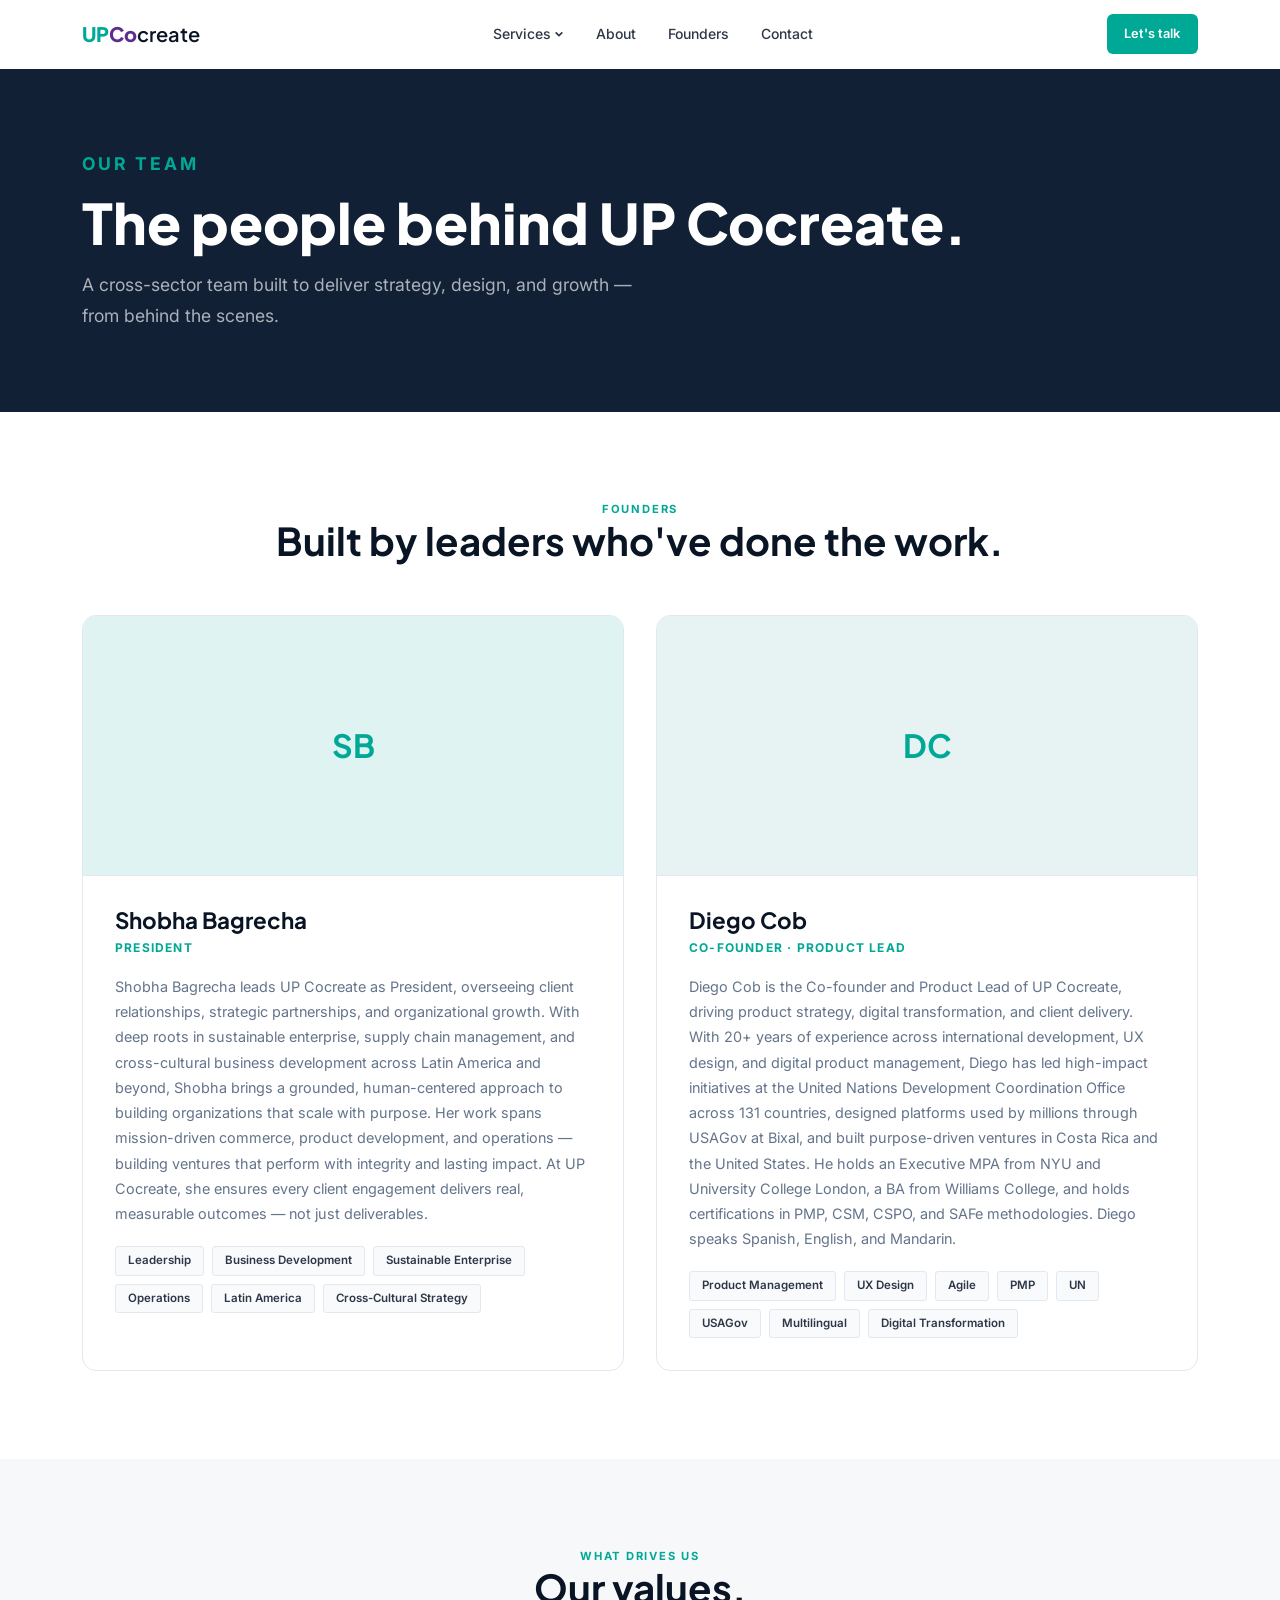
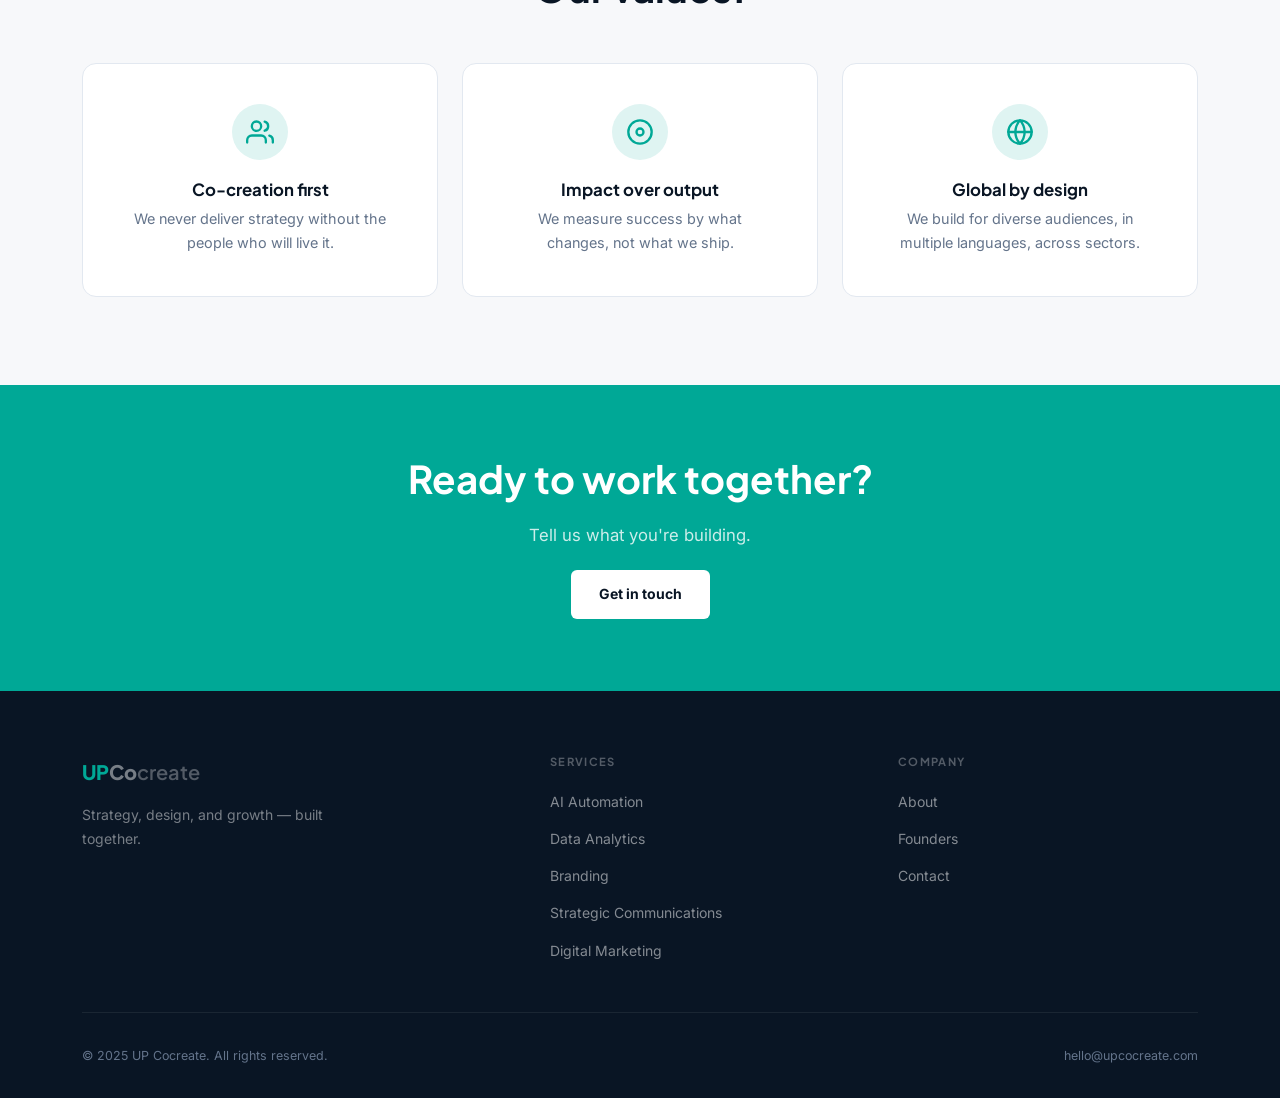
==== about.html @ 3faef5f6 "Full site redesign + new pages - Corporate redesign: rich navy/teal/purple/gold palette, dark hero w" ====
<!DOCTYPE html>
<html lang="en">
<head>
  <meta charset="UTF-8">
  <meta name="viewport" content="width=device-width, initial-scale=1.0">
  <meta name="description" content="Meet the team behind UP Cocreate — cross-sector leaders in technology, design, strategy, and communications.">
  <meta property="og:title" content="About — UP Cocreate">
  <meta property="og:description" content="A cross-sector team with deep expertise in technology, design, strategy, and communications.">
  <meta property="og:type" content="website">
  <title>About — UP Cocreate</title>
  <link rel="preconnect" href="https://fonts.googleapis.com">
  <link rel="preconnect" href="https://fonts.gstatic.com" crossorigin>
  <link href="https://fonts.googleapis.com/css2?family=Plus+Jakarta+Sans:wght@700;800&family=Inter:wght@300;400;500&display=swap" rel="stylesheet">
  <link rel="stylesheet" href="styles.css">
</head>
<body>

  <!-- NAV -->
  <header class="header" id="header">
    <div class="container nav-wrap">
      <a href="index.html" class="logo">
        <span class="logo-up">UP</span><span class="logo-co"> Co</span><span class="logo-create">create</span>
      </a>
      <nav aria-label="Main navigation">
        <ul class="nav" style="list-style:none;display:flex;align-items:center;gap:.25rem;">
          <li class="nav-item">
            <a href="services/ai-automation.html" class="nav-link">Services
              <svg class="nav-chevron" viewBox="0 0 12 12" fill="none" stroke="currentColor" stroke-width="2" aria-hidden="true"><path d="M2 4l4 4 4-4"/></svg>
            </a>
            <div class="dropdown">
              <a href="services/ai-automation.html"><span class="dropdown-icon"><svg width="14" height="14" viewBox="0 0 24 24" fill="none" stroke="currentColor" stroke-width="2" aria-hidden="true"><circle cx="12" cy="12" r="3"/><path d="M12 1v4M12 19v4M4.22 4.22l2.83 2.83M16.95 16.95l2.83 2.83M1 12h4M19 12h4M4.22 19.78l2.83-2.83M16.95 7.05l2.83-2.83"/></svg></span>AI Automation</a>
              <a href="services/data-analytics.html"><span class="dropdown-icon"><svg width="14" height="14" viewBox="0 0 24 24" fill="none" stroke="currentColor" stroke-width="2" aria-hidden="true"><path d="M3 3v18h18"/><path d="M18 17V9"/><path d="M13 17V5"/><path d="M8 17v-3"/></svg></span>Data Analytics</a>
              <a href="services/branding.html"><span class="dropdown-icon"><svg width="14" height="14" viewBox="0 0 24 24" fill="none" stroke="currentColor" stroke-width="2" aria-hidden="true"><polygon points="12 2 15.09 8.26 22 9.27 17 14.14 18.18 21.02 12 17.77 5.82 21.02 7 14.14 2 9.27 8.91 8.26 12 2"/></svg></span>Branding</a>
              <a href="services/strategic-communications.html"><span class="dropdown-icon"><svg width="14" height="14" viewBox="0 0 24 24" fill="none" stroke="currentColor" stroke-width="2" aria-hidden="true"><path d="M21 15a2 2 0 0 1-2 2H7l-4 4V5a2 2 0 0 1 2-2h14a2 2 0 0 1 2 2z"/></svg></span>Strategic Communications</a>
              <a href="services/digital-marketing.html"><span class="dropdown-icon"><svg width="14" height="14" viewBox="0 0 24 24" fill="none" stroke="currentColor" stroke-width="2" aria-hidden="true"><polyline points="22 12 18 12 15 21 9 3 6 12 2 12"/></svg></span>Digital Marketing</a>
            </div>
          </li>
          <li><a href="about.html" class="nav-link">About</a></li>
          <li><a href="about.html#founders" class="nav-link">Founders</a></li>
          <li><a href="index.html#contact" class="nav-link">Contact</a></li>
        </ul>
      </nav>
      <div class="nav-right">
        <a href="index.html#contact" class="btn btn-teal btn-sm">Let's talk</a>
      </div>
      <button class="hamburger" id="hamburger" aria-label="Toggle menu" aria-expanded="false"><span></span><span></span><span></span></button>
    </div>
  </header>

  <div class="mobile-menu" id="mobileMenu" aria-hidden="true">
    <ul>
      <li><a href="services/ai-automation.html">AI Automation</a></li>
      <li><a href="services/data-analytics.html">Data Analytics</a></li>
      <li><a href="services/branding.html">Branding</a></li>
      <li><a href="services/strategic-communications.html">Strategic Communications</a></li>
      <li><a href="services/digital-marketing.html">Digital Marketing</a></li>
      <li><a href="about.html">About</a></li>
      <li><a href="about.html#founders">Founders</a></li>
      <li><a href="index.html#contact">Contact</a></li>
    </ul>
  </div>

  <main>

    <!-- PAGE HERO -->
    <section class="page-hero">
      <div class="container">
        <p class="eyebrow">Our Team</p>
        <h1>The people behind UP Cocreate.</h1>
        <p>A cross-sector team built to deliver strategy, design, and growth — from behind the scenes.</p>
      </div>
    </section>

    <!-- FOUNDERS -->
    <section class="section founders-section" id="founders">
      <div class="container">
        <div class="section-intro center">
          <p class="eyebrow">Founders</p>
          <h2>Built by leaders who've done the work.</h2>
        </div>
        <div class="founders-grid">

          <article class="founder-card">
            <div class="founder-photo" role="img" aria-label="Shobha Bagrecha — initials SB" style="background:#DFF4F2;display:flex;align-items:center;justify-content:center;font-size:2rem;font-weight:700;color:#00A896;font-family:'Plus Jakarta Sans',sans-serif;">SB</div>
            <div class="founder-body">
              <h3>Shobha Bagrecha</h3>
              <p class="founder-title">President</p>
              <p class="founder-bio">Shobha Bagrecha leads UP Cocreate as President, overseeing client relationships, strategic partnerships, and organizational growth. With deep roots in sustainable enterprise, supply chain management, and cross-cultural business development across Latin America and beyond, Shobha brings a grounded, human-centered approach to building organizations that scale with purpose. Her work spans mission-driven commerce, product development, and operations — building ventures that perform with integrity and lasting impact. At UP Cocreate, she ensures every client engagement delivers real, measurable outcomes — not just deliverables.</p>
              <ul class="founder-tags" aria-label="Areas of expertise">
                <li class="tag">Leadership</li>
                <li class="tag">Business Development</li>
                <li class="tag">Sustainable Enterprise</li>
                <li class="tag">Operations</li>
                <li class="tag">Latin America</li>
                <li class="tag">Cross-Cultural Strategy</li>
              </ul>
            </div>
          </article>

          <article class="founder-card">
            <div class="founder-photo" role="img" aria-label="Diego Cob — initials DC" style="background:#E7F3F2;display:flex;align-items:center;justify-content:center;font-size:2rem;font-weight:700;color:#00A896;font-family:'Plus Jakarta Sans',sans-serif;">DC</div>
            <div class="founder-body">
              <h3>Diego Cob</h3>
              <p class="founder-title">Co-founder &middot; Product Lead</p>
              <p class="founder-bio">Diego Cob is the Co-founder and Product Lead of UP Cocreate, driving product strategy, digital transformation, and client delivery. With 20+ years of experience across international development, UX design, and digital product management, Diego has led high-impact initiatives at the United Nations Development Coordination Office across 131 countries, designed platforms used by millions through USAGov at Bixal, and built purpose-driven ventures in Costa Rica and the United States. He holds an Executive MPA from NYU and University College London, a BA from Williams College, and holds certifications in PMP, CSM, CSPO, and SAFe methodologies. Diego speaks Spanish, English, and Mandarin.</p>
              <ul class="founder-tags" aria-label="Areas of expertise">
                <li class="tag">Product Management</li>
                <li class="tag">UX Design</li>
                <li class="tag">Agile</li>
                <li class="tag">PMP</li>
                <li class="tag">UN</li>
                <li class="tag">USAGov</li>
                <li class="tag">Multilingual</li>
                <li class="tag">Digital Transformation</li>
              </ul>
            </div>
          </article>

        </div>
      </div>
    </section>

    <!-- VALUES -->
    <section class="section" style="background:#F7F8FA;">
      <div class="container">
        <div class="section-intro center">
          <p class="eyebrow">What drives us</p>
          <h2>Our values.</h2>
        </div>
        <div class="values-grid">

          <div class="value-card">
            <div class="value-icon" aria-hidden="true">
              <svg width="28" height="28" viewBox="0 0 24 24" fill="none" stroke="currentColor" stroke-width="2" stroke-linecap="round" stroke-linejoin="round"><path d="M17 21v-2a4 4 0 0 0-4-4H5a4 4 0 0 0-4 4v2"/><circle cx="9" cy="7" r="4"/><path d="M23 21v-2a4 4 0 0 0-3-3.87"/><path d="M16 3.13a4 4 0 0 1 0 7.75"/></svg>
            </div>
            <h3>Co-creation first</h3>
            <p>We never deliver strategy without the people who will live it.</p>
          </div>

          <div class="value-card">
            <div class="value-icon" aria-hidden="true">
              <svg width="28" height="28" viewBox="0 0 24 24" fill="none" stroke="currentColor" stroke-width="2" stroke-linecap="round" stroke-linejoin="round"><circle cx="12" cy="12" r="10"/><circle cx="12" cy="12" r="3"/></svg>
            </div>
            <h3>Impact over output</h3>
            <p>We measure success by what changes, not what we ship.</p>
          </div>

          <div class="value-card">
            <div class="value-icon" aria-hidden="true">
              <svg width="28" height="28" viewBox="0 0 24 24" fill="none" stroke="currentColor" stroke-width="2" stroke-linecap="round" stroke-linejoin="round"><circle cx="12" cy="12" r="10"/><line x1="2" y1="12" x2="22" y2="12"/><path d="M12 2a15.3 15.3 0 0 1 4 10 15.3 15.3 0 0 1-4 10 15.3 15.3 0 0 1-4-10 15.3 15.3 0 0 1 4-10z"/></svg>
            </div>
            <h3>Global by design</h3>
            <p>We build for diverse audiences, in multiple languages, across sectors.</p>
          </div>

        </div>
      </div>
    </section>

    <!-- CTA STRIP -->
    <section class="cta-strip">
      <div class="container">
        <h2>Ready to work together?</h2>
        <p>Tell us what you're building.</p>
        <a href="index.html#contact" class="btn btn-white">Get in touch</a>
      </div>
    </section>

  </main>

  <!-- FOOTER -->
  <footer class="footer">
    <div class="container">
      <div class="footer-top">
        <div class="footer-brand">
          <a href="index.html" class="logo footer-logo"><span class="logo-up">UP</span><span class="logo-co"> Co</span><span class="logo-create">create</span></a>
          <p>Strategy, design, and growth — built together.</p>
        </div>
        <div class="footer-col">
          <h4>Services</h4>
          <ul>
            <li><a href="services/ai-automation.html">AI Automation</a></li>
            <li><a href="services/data-analytics.html">Data Analytics</a></li>
            <li><a href="services/branding.html">Branding</a></li>
            <li><a href="services/strategic-communications.html">Strategic Communications</a></li>
            <li><a href="services/digital-marketing.html">Digital Marketing</a></li>
          </ul>
        </div>
        <div class="footer-col">
          <h4>Company</h4>
          <ul>
            <li><a href="about.html">About</a></li>
            <li><a href="about.html#founders">Founders</a></li>
            <li><a href="index.html#contact">Contact</a></li>
          </ul>
        </div>
      </div>
      <div class="footer-bottom">
        <p>&copy; 2025 UP Cocreate. All rights reserved.</p>
        <p>hello@upcocreate.com</p>
      </div>
    </div>
  </footer>

  <script src="script.js"></script>
</body>
</html>
---- styles.css ----
/* =========================================================
   UP Cocreate — Corporate Stylesheet v2
   Teal #1B8C83 · Purple #6B3A94 · Dark #0A0F1E
   ========================================================= */

:root {
  /* Primary */
  --teal:         #00A896;
  --teal-dark:    #007E72;
  --teal-light:   #DFF4F2;
  --teal-mid:     #1B9E94;

  /* Secondary */
  --purple:       #5C2D8F;
  --purple-dark:  #421E6A;
  --purple-light: #EDE5F8;
  --purple-mid:   #7B4FB8;

  /* Warm accent — gold */
  --gold:         #F0A500;
  --gold-dark:    #C88800;
  --gold-light:   #FEF3DC;

  /* Dark backgrounds — rich navy scale */
  --dark:         #091524;
  --dark2:        #112035;
  --dark3:        #1A3050;
  --dark4:        #243A62;

  /* Neutrals */
  --text:         #2D3748;
  --muted:        #64748B;
  --border:       #E2E8F0;
  --surface:      #F8FAFC;
  --surface2:     #F0F4F8;
  --white:        #FFFFFF;

  --font-head: 'Plus Jakarta Sans', system-ui, sans-serif;
  --font-body: 'Inter', system-ui, sans-serif;
  --max-w:     1180px;
  --radius:    6px;
  --radius-lg: 14px;
  --ease:      0.2s ease;
}

/* — Reset — */
*, *::before, *::after { box-sizing: border-box; margin: 0; padding: 0; }
html { scroll-behavior: smooth; font-size: 16px; }
body {
  font-family: var(--font-body);
  color: var(--text);
  background: var(--white);
  line-height: 1.7;
  -webkit-font-smoothing: antialiased;
}
img { max-width: 100%; display: block; }
a { color: inherit; text-decoration: none; }
ul { list-style: none; }
button { cursor: pointer; border: none; background: none; font: inherit; }

/* — Container — */
.container {
  width: 100%;
  max-width: var(--max-w);
  margin: 0 auto;
  padding: 0 2rem;
}

/* — Typography — */
h1, h2, h3, h4 {
  font-family: var(--font-head);
  color: var(--dark);
  line-height: 1.15;
}
h1 { font-size: clamp(2.4rem, 4.5vw, 3.5rem); font-weight: 800; }
h2 { font-size: clamp(1.8rem, 3vw, 2.4rem); font-weight: 700; }
h3 { font-size: 1.1rem; font-weight: 700; }
h4 { font-size: 0.95rem; font-weight: 700; }
h1 em, h2 em { font-style: normal; color: var(--teal); }
p { max-width: 60ch; color: var(--muted); }
.lead { font-size: 1.05rem; color: var(--text); }

.eyebrow {
  font-family: var(--font-body);
  font-size: 0.7rem;
  font-weight: 700;
  letter-spacing: 0.16em;
  text-transform: uppercase;
  color: var(--teal);
  margin-bottom: 0.625rem;
  display: block;
}
.eyebrow-light { color: rgba(255,255,255,0.55); }

/* — Buttons — */
.btn {
  display: inline-flex;
  align-items: center;
  gap: 0.5rem;
  padding: 0.8rem 1.75rem;
  font-family: var(--font-body);
  font-size: 0.875rem;
  font-weight: 600;
  border-radius: var(--radius);
  transition: all var(--ease);
  cursor: pointer;
  white-space: nowrap;
  border: none;
}
.btn-teal  { background: var(--teal); color: var(--white); }
.btn-teal:hover  { background: var(--teal-dark); transform: translateY(-1px); box-shadow: 0 4px 16px rgba(27,140,131,.28); }
.btn-outline { background: transparent; color: var(--dark); border: 1.5px solid var(--border); }
.btn-outline:hover { border-color: var(--teal); color: var(--teal); }
.btn-dark  { background: var(--dark); color: var(--white); }
.btn-dark:hover  { background: var(--dark2); transform: translateY(-1px); }
.btn-white { background: var(--white); color: var(--dark); font-weight: 700; }
.btn-white:hover { background: var(--teal-light); }
.btn-sm    { padding: 0.55rem 1.1rem; font-size: 0.8rem; }

/* — Section layout — */
.section { padding: 5.5rem 0; }
.section-intro { margin-bottom: 3.25rem; }
.section-intro h2 { margin-top: 0.375rem; }
.section-intro.center { text-align: center; }
.section-intro.center h2,
.section-intro.center p { margin: 0 auto; }

/* =========================================================
   LANGUAGE TOGGLE
   ========================================================= */
[data-lang="es"] { display: none; }
body.es [data-lang="en"] { display: none; }
body.es [data-lang="es"] { display: block; }

/* Inline elements */
span[data-lang="en"],
body.es span[data-lang="es"] { display: inline; }
body.es span[data-lang="en"] { display: none; }

/* =========================================================
   HEADER / NAV
   ========================================================= */
.header {
  position: sticky;
  top: 0;
  z-index: 200;
  background: rgba(255,255,255,0.97);
  backdrop-filter: blur(12px);
  border-bottom: 1px solid transparent;
  transition: border-color 0.3s, box-shadow 0.3s;
}
.header.scrolled { border-color: var(--border); box-shadow: 0 1px 18px rgba(0,0,0,.06); }

.nav-wrap {
  display: flex;
  align-items: center;
  justify-content: space-between;
  height: 68px;
  gap: 2rem;
}

/* Logo */
.logo {
  font-family: var(--font-head);
  font-size: 1.25rem;
  font-weight: 800;
  display: flex;
  align-items: baseline;
  flex-shrink: 0;
}
.logo-up     { color: var(--teal); }
.logo-co     { color: var(--purple); }
.logo-create { color: var(--dark); font-weight: 600; }

/* Nav list */
.nav {
  display: flex;
  align-items: center;
  gap: 0.125rem;
}
.nav-item { position: relative; }
.nav-link {
  display: flex;
  align-items: center;
  gap: 3px;
  padding: 0.5rem 0.875rem;
  font-size: 0.875rem;
  font-weight: 500;
  color: var(--text);
  border-radius: var(--radius);
  transition: all var(--ease);
  white-space: nowrap;
}
.nav-link:hover { color: var(--teal); background: var(--teal-light); }
.nav-chevron { width: 10px; height: 10px; transition: transform var(--ease); }
.nav-item:hover .nav-chevron { transform: rotate(180deg); }

/* Dropdown */
.dropdown {
  position: absolute;
  top: calc(100% + 8px);
  left: 0;
  min-width: 240px;
  background: var(--white);
  border: 1.5px solid var(--border);
  border-radius: var(--radius-lg);
  box-shadow: 0 8px 32px rgba(0,0,0,.1);
  opacity: 0;
  visibility: hidden;
  transform: translateY(-6px);
  transition: all var(--ease);
  z-index: 50;
  overflow: hidden;
}
.nav-item:hover .dropdown,
.nav-item:focus-within .dropdown { opacity: 1; visibility: visible; transform: translateY(0); }
.dropdown a {
  display: flex;
  align-items: center;
  gap: 0.75rem;
  padding: 0.7rem 1rem;
  font-size: 0.875rem;
  font-weight: 500;
  color: var(--text);
  transition: all var(--ease);
}
.dropdown a:hover { background: var(--surface); color: var(--teal); }
.dropdown-icon {
  width: 28px;
  height: 28px;
  background: var(--teal-light);
  color: var(--teal);
  border-radius: 6px;
  display: flex;
  align-items: center;
  justify-content: center;
  flex-shrink: 0;
}

/* Nav right */
.nav-right { display: flex; align-items: center; gap: 0.625rem; flex-shrink: 0; }

/* Language toggle */
.lang-toggle {
  font-family: var(--font-body);
  font-size: 0.75rem;
  font-weight: 700;
  letter-spacing: 0.07em;
  color: var(--muted);
  padding: 0.4rem 0.75rem;
  border-radius: var(--radius);
  border: 1.5px solid var(--border);
  transition: all var(--ease);
  cursor: pointer;
}
.lang-toggle:hover { border-color: var(--teal); color: var(--teal); }

/* Hamburger */
.hamburger { display: none; flex-direction: column; gap: 5px; padding: 4px; }
.hamburger span { display: block; width: 22px; height: 2px; background: var(--dark); border-radius: 1px; transition: all .3s; }
.hamburger.active span:nth-child(1) { transform: translateY(7px) rotate(45deg); }
.hamburger.active span:nth-child(2) { opacity: 0; }
.hamburger.active span:nth-child(3) { transform: translateY(-7px) rotate(-45deg); }

/* Mobile menu */
.mobile-menu {
  display: none;
  position: fixed;
  inset: 68px 0 0 0;
  background: var(--white);
  padding: 1.25rem 2rem 2rem;
  overflow-y: auto;
  z-index: 190;
  border-top: 1px solid var(--border);
}
.mobile-menu.open { display: block; }
.mobile-menu ul { display: flex; flex-direction: column; }
.mobile-menu li a {
  display: block;
  padding: 0.875rem 0;
  font-size: 1rem;
  font-weight: 500;
  color: var(--text);
  border-bottom: 1px solid var(--border);
  transition: color var(--ease);
}
.mobile-menu li a:hover { color: var(--teal); }
.mobile-submenu a { padding-left: 1rem; font-size: 0.9rem; color: var(--muted); }
.mobile-lang-row { display: flex; gap: 0.75rem; margin-top: 1.5rem; }

/* =========================================================
   HERO (index.html)
   ========================================================= */
.hero {
  position: relative;
  overflow: hidden;
  background: var(--white);
  padding: 5rem 0;
  border-bottom: 1px solid var(--border);
}
.hero::after {
  content: '';
  position: absolute;
  top: 0; right: 0;
  width: 40%;
  height: 100%;
  background: linear-gradient(140deg, var(--teal-light) 0%, var(--purple-light) 100%);
  clip-path: polygon(12% 0, 100% 0, 100% 100%, 0 100%);
  z-index: 0;
}
.hero-inner {
  position: relative;
  z-index: 1;
  display: grid;
  grid-template-columns: 58% 1fr;
  gap: 3rem;
  align-items: center;
}
.hero-badge {
  display: inline-block;
  background: var(--teal-light);
  color: var(--teal);
  font-size: 0.7rem;
  font-weight: 700;
  letter-spacing: 0.13em;
  text-transform: uppercase;
  padding: 0.35rem 0.875rem;
  border-radius: 3px;
  border-left: 3px solid var(--teal);
  margin-bottom: 1rem;
}
.hero-content h1 { margin-bottom: 1.25rem; }
.hero-sub {
  font-size: 1.05rem;
  color: var(--muted);
  max-width: 48ch;
  margin-bottom: 2.25rem;
  line-height: 1.75;
}
.hero-ctas { display: flex; gap: 0.875rem; flex-wrap: wrap; }
.hero-visual { display: flex; justify-content: center; align-items: center; }
.hero-card {
  background: var(--white);
  border: 1.5px solid var(--border);
  border-radius: var(--radius-lg);
  padding: 2rem;
  box-shadow: 0 8px 32px rgba(0,0,0,.06);
  min-width: 260px;
}
.hero-card-stat { margin-bottom: 1.5rem; }
.hero-card-stat:last-of-type { margin-bottom: 0; }
.hero-card-num {
  font-family: var(--font-head);
  font-size: 2.2rem;
  font-weight: 800;
  color: var(--teal);
  line-height: 1;
}
.hero-card-label { font-size: 0.8rem; color: var(--muted); margin-top: 0.2rem; max-width: none; }
.hero-card-divider { height: 1px; background: var(--border); margin: 1rem 0; }

/* =========================================================
   SERVICES GRID (index.html)
   ========================================================= */
.services { background: var(--surface); }
.services-grid {
  display: flex;
  flex-wrap: wrap;
  gap: 1.25rem;
  justify-content: center;
}
.service-card {
  flex: 0 0 calc(33.333% - 0.84rem);
  background: var(--white);
  border: 1.5px solid var(--border);
  border-radius: var(--radius-lg);
  padding: 1.875rem;
  display: flex;
  flex-direction: column;
  gap: 0.875rem;
  transition: border-color var(--ease), box-shadow var(--ease), transform var(--ease);
  color: inherit;
  text-decoration: none;
}
.service-card:hover { border-color: var(--teal); box-shadow: 0 8px 28px rgba(27,140,131,.12); transform: translateY(-3px); }
.service-icon { width: 46px; height: 46px; border-radius: 10px; display: flex; align-items: center; justify-content: center; flex-shrink: 0; }
.icon-teal   { background: var(--teal-light); color: var(--teal); }
.icon-purple { background: var(--purple-light); color: var(--purple); }
.service-card h3 { font-size: 1.05rem; color: var(--dark); margin: 0; }
.service-card p  { font-size: 0.9rem; color: var(--muted); line-height: 1.65; max-width: none; margin: 0; }
.card-link {
  margin-top: auto;
  padding-top: 0.5rem;
  font-size: 0.8rem;
  font-weight: 700;
  color: var(--teal);
  display: inline-flex;
  align-items: center;
  gap: 0.25rem;
  transition: gap var(--ease);
}
.card-link::after { content: '→'; }
.service-card:hover .card-link { gap: 0.5rem; }

/* =========================================================
   ABOUT (index.html)
   ========================================================= */
.about { background: var(--white); }
.about-grid { display: grid; grid-template-columns: 1fr 1fr; gap: 5rem; align-items: center; }
.about-content { display: flex; flex-direction: column; gap: 1.25rem; align-items: flex-start; }
.about-content h2 { margin: 0.25rem 0; }
.about-content .lead { color: var(--text); }
.about-content p { color: var(--muted); }

.stats-grid { display: grid; grid-template-columns: 1fr 1fr; gap: 2.25rem; }
.stat-num {
  display: block;
  font-family: var(--font-head);
  font-size: 2.8rem;
  font-weight: 800;
  color: var(--teal);
  line-height: 1;
  margin-bottom: 0.35rem;
}
.stat-label { display: block; font-size: 0.85rem; color: var(--muted); line-height: 1.5; }

/* =========================================================
   PROCESS — dark
   ========================================================= */
.process { background: var(--dark3); padding: 5.5rem 0; }
.process .eyebrow { color: rgba(27,140,131,1); }
.process .section-intro h2 { color: var(--white); }
.process-grid {
  display: grid;
  grid-template-columns: repeat(4, 1fr);
  gap: 2rem;
  position: relative;
}
.process-grid::before {
  content: '';
  position: absolute;
  top: 27px;
  left: 2rem;
  right: 2rem;
  height: 1px;
  background: rgba(255,255,255,.08);
}
.process-step { position: relative; }
.step-dot {
  width: 54px;
  height: 54px;
  border-radius: 50%;
  background: var(--teal);
  color: var(--white);
  display: flex;
  align-items: center;
  justify-content: center;
  font-family: var(--font-head);
  font-size: 0.95rem;
  font-weight: 800;
  margin-bottom: 1.5rem;
  position: relative;
  z-index: 1;
}
.process-step h3 { color: var(--white); margin-bottom: 0.5rem; }
.process-step p  { font-size: 0.9rem; color: rgba(255,255,255,.55); line-height: 1.65; max-width: none; }

/* =========================================================
   TESTIMONIALS
   ========================================================= */
.testimonials { background: var(--surface); }
.testimonials-grid { display: grid; grid-template-columns: repeat(3, 1fr); gap: 1.5rem; }
.testimonial {
  background: var(--white);
  border: 1.5px solid var(--border);
  border-radius: var(--radius-lg);
  padding: 2rem;
  display: flex;
  flex-direction: column;
  gap: 1.5rem;
}
.testimonial-quote { font-family: var(--font-head); font-size: 2rem; font-weight: 800; color: var(--teal-light); line-height: 1; }
.testimonial p { font-size: 0.95rem; color: var(--text); font-style: italic; line-height: 1.7; max-width: none; }
.testimonial-author strong { display: block; font-size: 0.875rem; font-weight: 700; color: var(--dark); font-style: normal; }
.testimonial-author span   { font-size: 0.8rem; color: var(--muted); font-style: normal; }

/* =========================================================
   CONTACT / GHL FORM
   ========================================================= */
.contact { background: var(--white); }
.contact-grid { display: grid; grid-template-columns: 1fr 1.6fr; gap: 5rem; align-items: start; }
.contact-info { display: flex; flex-direction: column; gap: 1.25rem; position: sticky; top: 90px; }
.contact-info h2 { margin: 0.25rem 0; }
.contact-info p { color: var(--muted); }
.contact-detail { display: flex; align-items: center; gap: 0.75rem; font-size: 0.875rem; color: var(--text); margin-top: 0.5rem; }
.contact-detail svg { color: var(--teal); flex-shrink: 0; }
.contact-form-wrap {
  border: 1.5px solid var(--border);
  border-radius: var(--radius-lg);
  overflow: hidden;
  background: var(--surface);
  min-height: 520px;
}
.contact-form-wrap iframe { width: 100%; border: none; min-height: 520px; display: block; }

/* =========================================================
   CTA STRIP
   ========================================================= */
.cta-strip { background: var(--teal); padding: 4.5rem 0; text-align: center; }
.cta-strip .container { display: flex; flex-direction: column; align-items: center; gap: 1.25rem; }
.cta-strip h2 { color: var(--white); }
.cta-strip p  { color: rgba(255,255,255,.8); max-width: 44ch; font-size: 1.05rem; }

/* =========================================================
   FOOTER
   ========================================================= */
.footer { background: var(--dark); padding: 4rem 0 2rem; }
.footer-top {
  display: grid;
  grid-template-columns: 1.4fr 1fr 1fr;
  gap: 3rem;
  padding-bottom: 3rem;
  border-bottom: 1px solid rgba(255,255,255,.07);
  margin-bottom: 2rem;
}
.footer-brand p { font-size: 0.875rem; color: rgba(255,255,255,.45); max-width: 28ch; margin-top: 0.875rem; }
.footer-logo .logo-up     { color: var(--teal); }
.footer-logo .logo-co     { color: rgba(255,255,255,.45); }
.footer-logo .logo-create { color: rgba(255,255,255,.3); }
.footer-col h4 {
  font-family: var(--font-head);
  font-size: 0.7rem;
  font-weight: 700;
  letter-spacing: 0.12em;
  text-transform: uppercase;
  color: rgba(255,255,255,.3);
  margin-bottom: 1.25rem;
}
.footer-col ul { display: flex; flex-direction: column; gap: 0.625rem; }
.footer-col a  { font-size: 0.875rem; color: rgba(255,255,255,.5); transition: color var(--ease); }
.footer-col a:hover { color: var(--white); }
.footer-bottom {
  display: flex;
  justify-content: space-between;
  align-items: center;
  font-size: 0.78rem;
  color: rgba(255,255,255,.28);
  flex-wrap: wrap;
  gap: 0.5rem;
}
.footer-bottom p { max-width: none; }

/* =========================================================
   PAGE HERO (service & about pages)
   ========================================================= */
.page-hero { background: var(--dark2); padding: 5rem 0; }
.page-hero .eyebrow { color: var(--teal); }
.page-hero h1 { color: var(--white); margin: 0.5rem 0 1rem; }
.page-hero p  { color: rgba(255,255,255,.65); font-size: 1.1rem; max-width: 52ch; line-height: 1.75; }
.back-link {
  display: inline-flex;
  align-items: center;
  gap: 0.375rem;
  font-size: 0.875rem;
  color: rgba(255,255,255,.45);
  margin-bottom: 1.75rem;
  transition: color var(--ease);
}
.back-link:hover { color: var(--white); }

/* =========================================================
   SERVICE CHECKLIST
   ========================================================= */
.service-checklist { display: flex; flex-wrap: wrap; gap: 0.5rem 1.5rem; }
.service-checklist li {
  font-size: 0.875rem;
  color: var(--muted);
  display: flex;
  align-items: center;
  gap: 0.375rem;
}
.service-checklist li::before {
  content: '';
  width: 6px;
  height: 6px;
  border-radius: 50%;
  background: var(--teal);
  flex-shrink: 0;
}

/* =========================================================
   FEATURES GRID (service pages)
   ========================================================= */
.features-grid { display: grid; grid-template-columns: repeat(3, 1fr); gap: 1.5rem; }
.feature-card {
  background: var(--white);
  border: 1.5px solid var(--border);
  border-radius: var(--radius-lg);
  padding: 1.875rem;
  transition: border-color var(--ease), box-shadow var(--ease);
}
.feature-card:hover { border-color: var(--teal); box-shadow: 0 4px 16px rgba(27,140,131,.1); }
.feature-num {
  font-family: var(--font-head);
  font-size: 2rem;
  font-weight: 800;
  color: var(--teal-light);
  line-height: 1;
  margin-bottom: 1rem;
}
.feature-card h3 { font-size: 1rem; margin-bottom: 0.5rem; color: var(--dark); }
.feature-card p  { font-size: 0.875rem; color: var(--muted); max-width: none; line-height: 1.65; }

/* =========================================================
   WHY GRID (service pages)
   ========================================================= */
.why-grid { display: grid; grid-template-columns: repeat(3, 1fr); gap: 2rem; }
.why-card {
  padding: 1.75rem;
  border-left: 3px solid var(--teal);
  background: var(--white);
}
.why-card h3 { font-size: 1.05rem; margin-bottom: 0.625rem; color: var(--dark); }
.why-card p  { font-size: 0.9rem; color: var(--muted); max-width: none; line-height: 1.65; }

/* =========================================================
   FOUNDERS / ABOUT PAGE
   ========================================================= */
.founders-section { background: var(--white); }
.founders-grid { display: grid; grid-template-columns: repeat(2, 1fr); gap: 2rem; }
.founder-card { background: var(--white); border: 1.5px solid var(--border); border-radius: var(--radius-lg); overflow: hidden; }
.founder-photo {
  height: 260px;
  display: flex;
  align-items: center;
  justify-content: center;
  font-family: var(--font-head);
  font-size: 2.5rem;
  font-weight: 800;
  border-bottom: 1px solid var(--border);
}
.founder-body { padding: 2rem; }
.founder-body h3 { font-size: 1.4rem; margin-bottom: 0.25rem; }
.founder-title {
  font-size: 0.75rem;
  font-weight: 700;
  letter-spacing: 0.1em;
  text-transform: uppercase;
  color: var(--teal);
  margin-bottom: 1rem;
  display: block;
}
.founder-bio { font-size: 0.9rem; color: var(--muted); line-height: 1.75; max-width: none; }
.founder-tags { display: flex; flex-wrap: wrap; gap: 0.5rem; margin-top: 1.25rem; }
.tag {
  font-size: 0.72rem;
  font-weight: 600;
  padding: 0.25rem 0.75rem;
  background: var(--surface);
  border: 1px solid var(--border);
  border-radius: 3px;
  color: var(--text);
  white-space: nowrap;
}

.values-grid { display: grid; grid-template-columns: repeat(3, 1fr); gap: 1.5rem; }
.value-card {
  text-align: center;
  padding: 2.5rem 1.5rem;
  background: var(--white);
  border: 1.5px solid var(--border);
  border-radius: var(--radius-lg);
}
.value-icon {
  width: 56px;
  height: 56px;
  background: var(--teal-light);
  color: var(--teal);
  border-radius: 50%;
  display: flex;
  align-items: center;
  justify-content: center;
  margin: 0 auto 1.25rem;
}
.value-card h3 { margin-bottom: 0.5rem; font-size: 1.05rem; }
.value-card p  { font-size: 0.9rem; margin: 0 auto; max-width: 28ch; }

/* Gold button */
.btn-gold { background: var(--gold); color: var(--dark); font-weight: 700; }
.btn-gold:hover { background: var(--gold-dark); transform: translateY(-1px); box-shadow: 0 4px 16px rgba(240,165,0,.3); }

/* Dark hero */
.hero {
  background: var(--dark);
  padding: 5.5rem 0;
  position: relative;
  overflow: hidden;
  border-bottom: 1px solid rgba(255,255,255,.06);
}
.hero::before {
  content: '';
  position: absolute;
  inset: 0;
  background:
    radial-gradient(ellipse at 72% 50%, rgba(0,168,150,.13) 0%, transparent 55%),
    radial-gradient(ellipse at 18% 80%, rgba(92,45,143,.1) 0%, transparent 50%);
  z-index: 0;
}
.hero::after { display: none; }
.hero-inner { position: relative; z-index: 1; }
.hero-content h1 { color: var(--white); }
.hero-sub { color: rgba(255,255,255,.62); }
.hero-badge {
  background: rgba(0,168,150,.14);
  color: var(--teal);
  border-left-color: var(--teal);
}
.hero-card {
  background: rgba(255,255,255,.05);
  border: 1.5px solid rgba(255,255,255,.1);
  backdrop-filter: blur(8px);
}
.hero-card-num { color: var(--teal); }
.hero-card-label { color: rgba(255,255,255,.5); }
.hero-card-divider { background: rgba(255,255,255,.08); }

/* Sherpa section */
.sherpa-section {
  background: var(--dark2);
  padding: 6rem 0;
  text-align: center;
  position: relative;
  overflow: hidden;
}
.sherpa-section::before {
  content: '';
  position: absolute;
  inset: 0;
  background: radial-gradient(ellipse at 50% 50%, rgba(0,168,150,.08) 0%, transparent 65%);
}
.sherpa-inner { position: relative; z-index: 1; display: flex; flex-direction: column; align-items: center; gap: 1.5rem; }
.sherpa-tag {
  display: inline-flex;
  align-items: center;
  gap: 0.5rem;
  background: rgba(240,165,0,.12);
  color: var(--gold);
  font-size: 0.7rem;
  font-weight: 700;
  letter-spacing: 0.15em;
  text-transform: uppercase;
  padding: 0.4rem 1rem;
  border-radius: 3px;
  border: 1px solid rgba(240,165,0,.2);
}
.sherpa-quote {
  font-family: var(--font-head);
  font-size: clamp(1.7rem, 3.2vw, 2.5rem);
  font-weight: 700;
  color: var(--white);
  max-width: 700px;
  line-height: 1.25;
}
.sherpa-quote em { color: var(--teal); font-style: normal; }
.sherpa-body { color: rgba(255,255,255,.58); font-size: 1.05rem; max-width: 52ch; line-height: 1.75; }
.sherpa-trio {
  display: grid;
  grid-template-columns: repeat(3, 1fr);
  gap: 1.5rem;
  width: 100%;
  margin-top: 1.5rem;
}
.sherpa-trio-card {
  background: rgba(255,255,255,.04);
  border: 1px solid rgba(255,255,255,.08);
  border-radius: var(--radius-lg);
  padding: 1.75rem;
  text-align: left;
}
.sherpa-trio-card h4 { color: var(--white); font-size: 1rem; margin-bottom: 0.5rem; }
.sherpa-trio-card p  { color: rgba(255,255,255,.5); font-size: 0.875rem; max-width: none; line-height: 1.65; }
.sherpa-icon {
  width: 40px; height: 40px;
  background: rgba(0,168,150,.15);
  color: var(--teal);
  border-radius: 8px;
  display: flex; align-items: center; justify-content: center;
  margin-bottom: 1rem;
}

/* Gold stat accent */
.stat-num.gold { color: var(--gold); }

/* Process section — update bg */
.process { background: var(--dark3); }

/* Section color band */
.band-gold { background: var(--gold); }
.band-teal { background: var(--teal); }
.band-dark { background: var(--dark); }

/* About — left border accent */
.about-content .eyebrow { border-left: 3px solid var(--gold); padding-left: 0.75rem; color: var(--gold); }

/* Illustration container */
.illustration { width: 100%; height: 100%; display: flex; align-items: center; justify-content: center; }

/* Responsive additions */
@media (max-width: 768px) {
  .sherpa-trio { grid-template-columns: 1fr; }
  .hero { padding: 3.5rem 0; }
}

/* =========================================================
   SCROLL FADE-IN
   ========================================================= */
.fade-in { opacity: 0; transform: translateY(14px); transition: opacity 0.5s ease, transform 0.5s ease; }
.fade-in.visible { opacity: 1; transform: none; }

/* =========================================================
   RESPONSIVE
   ========================================================= */
@media (max-width: 1024px) {
  .hero-inner    { grid-template-columns: 1fr; }
  .hero-visual   { display: none; }
  .hero::after   { display: none; }
  .service-card  { flex: 0 0 calc(50% - 0.625rem); }
  .process-grid  { grid-template-columns: repeat(2, 1fr); }
  .process-grid::before { display: none; }
  .testimonials-grid { grid-template-columns: 1fr 1fr; }
  .features-grid { grid-template-columns: 1fr 1fr; }
  .footer-top    { grid-template-columns: 1fr 1fr; }
  .about-grid    { gap: 3.5rem; }
  .contact-grid  { grid-template-columns: 1fr; gap: 2.5rem; }
  .contact-info  { position: static; }
}

@media (max-width: 768px) {
  .section { padding: 3.5rem 0; }
  .process { padding: 3.5rem 0; }

  /* Nav */
  .nav, .nav-right .btn-teal { display: none; }
  .lang-toggle.desktop { display: none; }
  .hamburger { display: flex; }

  /* Hero */
  .hero { padding: 3rem 0; }
  .hero-sub { max-width: 100%; }

  /* Services */
  .service-card { flex: 0 0 100%; }

  /* About */
  .about-grid  { grid-template-columns: 1fr; }
  .stats-grid  { grid-template-columns: 1fr 1fr; }

  /* Process */
  .process-grid { grid-template-columns: 1fr; gap: 2.5rem; }

  /* Testimonials */
  .testimonials-grid { grid-template-columns: 1fr; }

  /* Features */
  .features-grid { grid-template-columns: 1fr; }
  .why-grid      { grid-template-columns: 1fr; }

  /* Founders */
  .founders-grid { grid-template-columns: 1fr; }
  .values-grid   { grid-template-columns: 1fr; }

  /* Footer */
  .footer-top    { grid-template-columns: 1fr; gap: 2rem; }
  .footer-bottom { flex-direction: column; text-align: center; }
}

@media (max-width: 480px) {
  .hero-ctas  { flex-direction: column; }
  .stats-grid { grid-template-columns: 1fr; }
  .btn        { width: 100%; justify-content: center; }
}

@media (prefers-reduced-motion: reduce) {
  * { transition: none !important; animation: none !important; }
  html { scroll-behavior: auto; }
  .fade-in { opacity: 1; transform: none; }
}
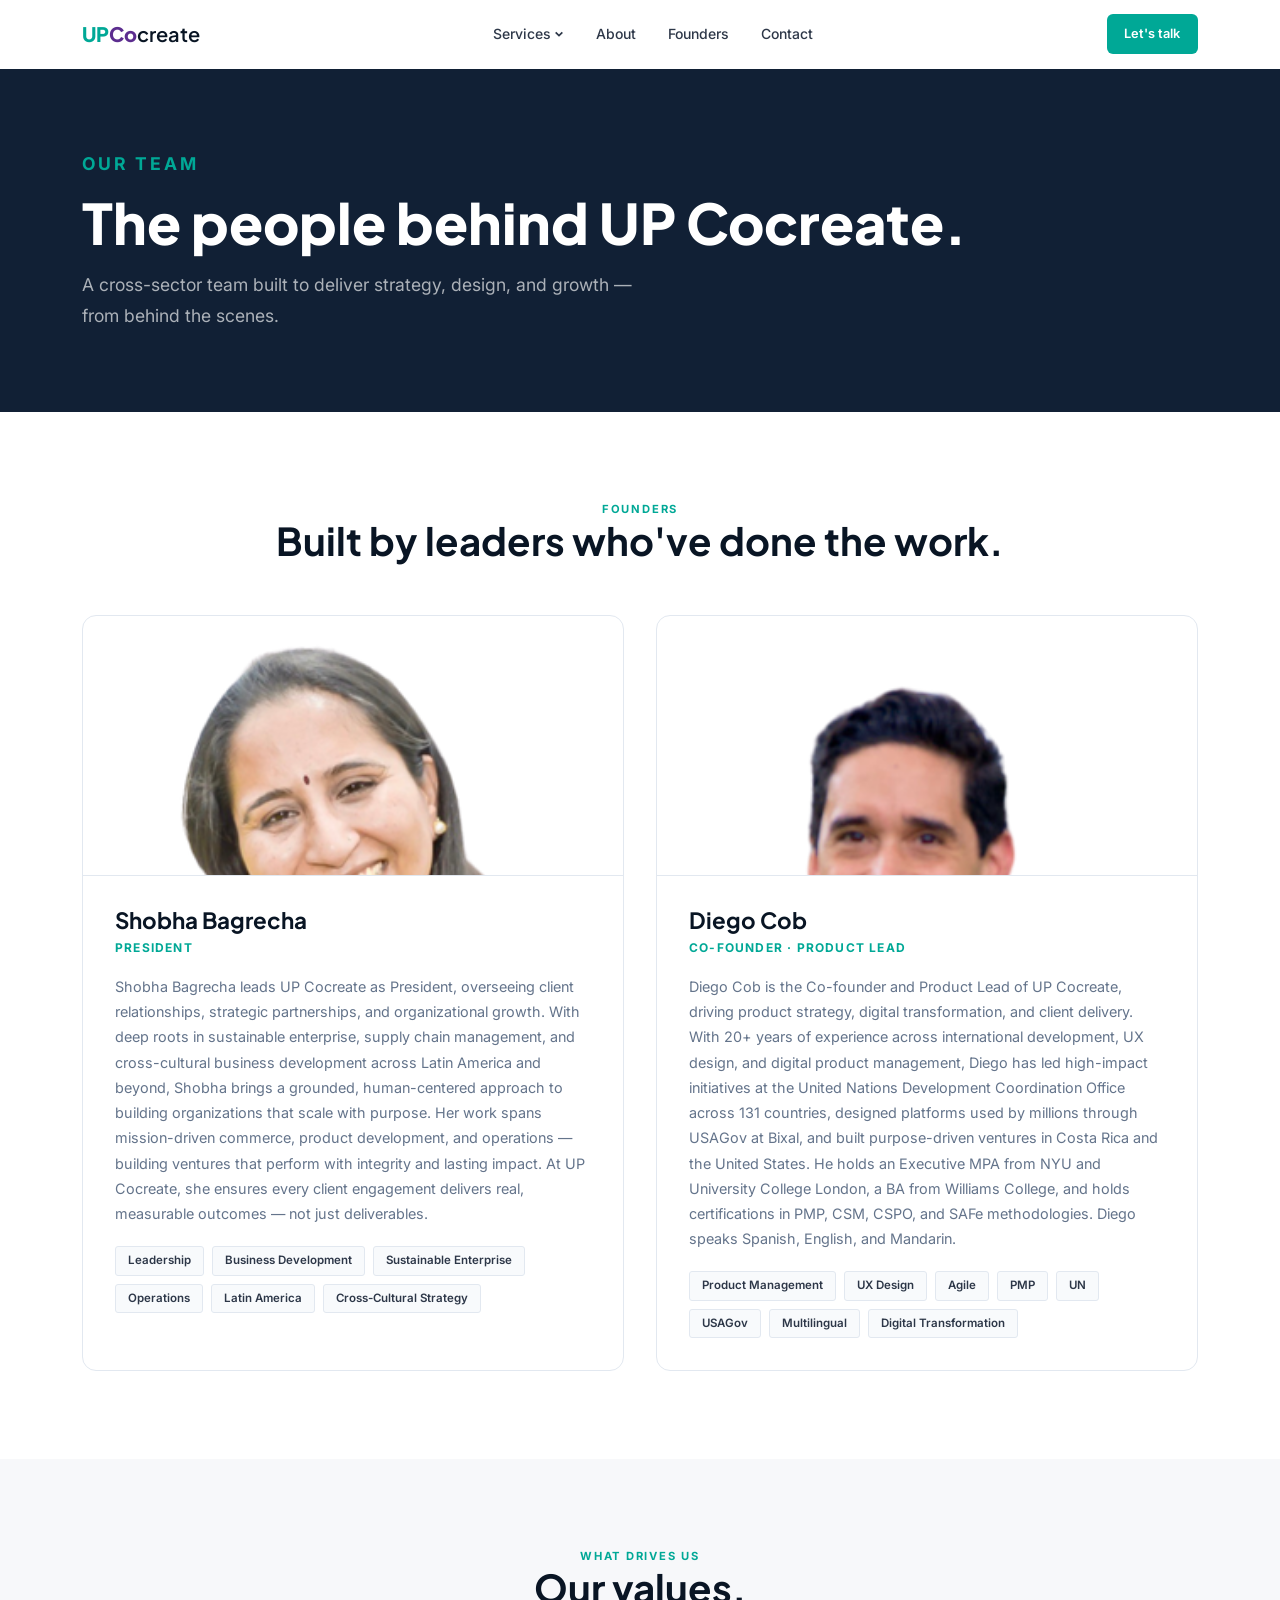
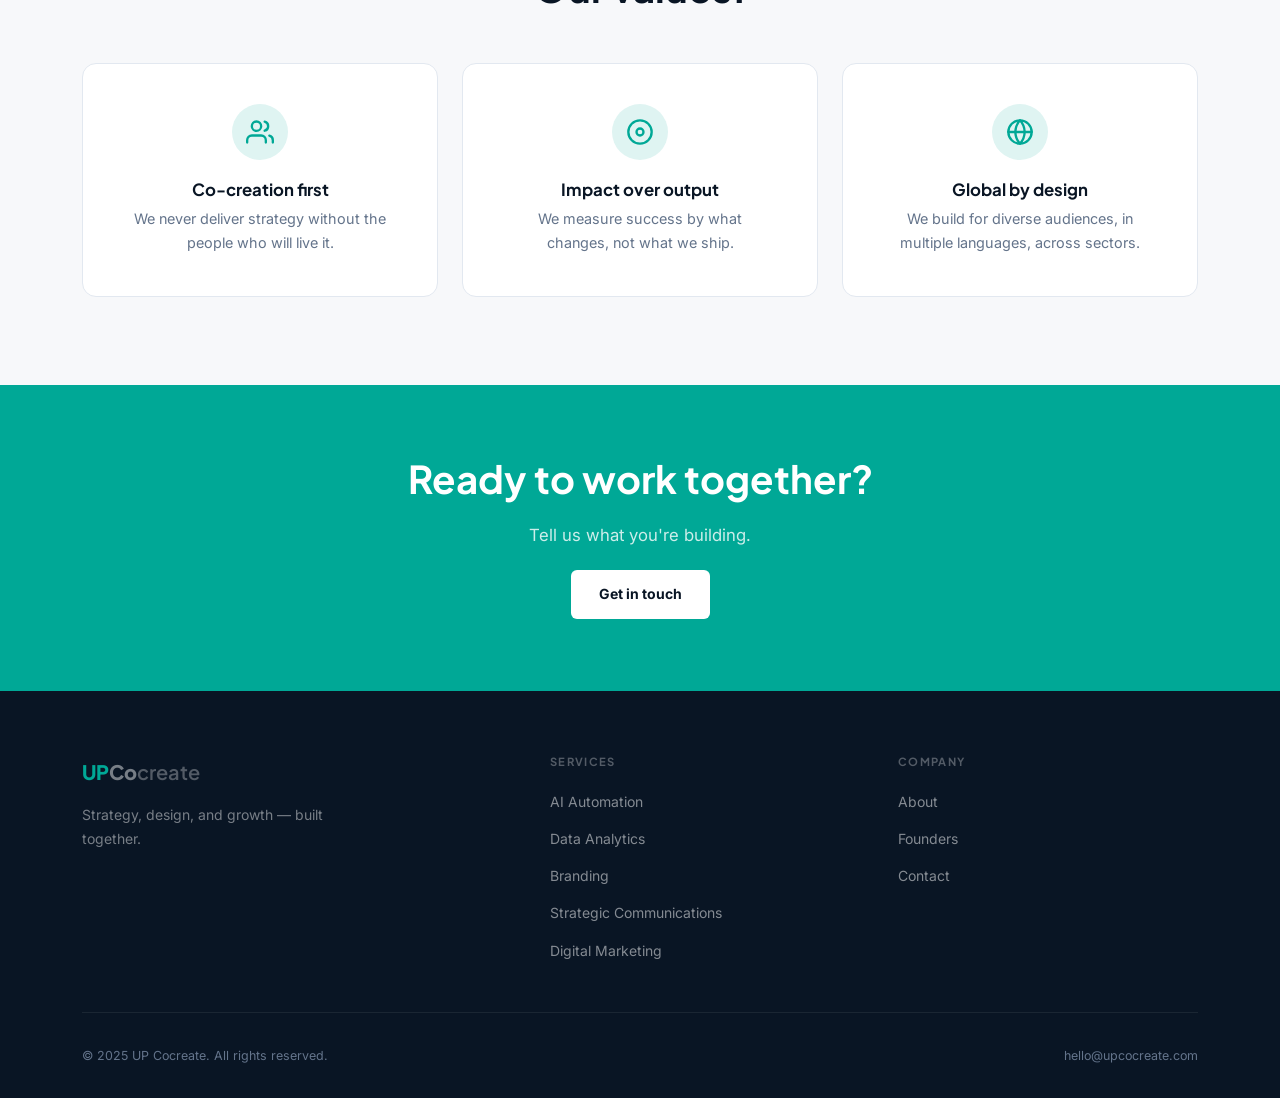
==== commit fedfb44c: "Add founder photos for Shobha and Diego Replace initials placeholders with actual headshots. Images " ====
--- a/about.html
+++ b/about.html
@@ -12,6 +12,7 @@
   <link rel="preconnect" href="https://fonts.gstatic.com" crossorigin>
   <link href="https://fonts.googleapis.com/css2?family=Plus+Jakarta+Sans:wght@700;800&family=Inter:wght@300;400;500&display=swap" rel="stylesheet">
   <link rel="stylesheet" href="styles.css">
+  <link rel="icon" type="image/svg+xml" href="assets/favicon/up-cocreate-trans.svg">
 </head>
 <body>
 
@@ -81,7 +82,7 @@
         <div class="founders-grid">
 
           <article class="founder-card">
-            <div class="founder-photo" role="img" aria-label="Shobha Bagrecha — initials SB" style="background:#DFF4F2;display:flex;align-items:center;justify-content:center;font-size:2rem;font-weight:700;color:#00A896;font-family:'Plus Jakarta Sans',sans-serif;">SB</div>
+            <div class="founder-photo"><img src="assets/images/shobha_color.png" alt="Shobha Bagrecha, President of UP Cocreate" class="founder-photo-img"></div>
             <div class="founder-body">
               <h3>Shobha Bagrecha</h3>
               <p class="founder-title">President</p>
@@ -98,7 +99,7 @@
           </article>
 
           <article class="founder-card">
-            <div class="founder-photo" role="img" aria-label="Diego Cob — initials DC" style="background:#E7F3F2;display:flex;align-items:center;justify-content:center;font-size:2rem;font-weight:700;color:#00A896;font-family:'Plus Jakarta Sans',sans-serif;">DC</div>
+            <div class="founder-photo"><img src="assets/images/diego_color.png" alt="Diego Cob, Co-founder and Product Lead at UP Cocreate" class="founder-photo-img"></div>
             <div class="founder-body">
               <h3>Diego Cob</h3>
               <p class="founder-title">Co-founder &middot; Product Lead</p>
--- a/styles.css
+++ b/styles.css
@@ -310,12 +310,11 @@
 }
 .hero-inner {
   position: relative;
-  z-index: 1;
-  display: grid;
-  grid-template-columns: 58% 1fr;
-  gap: 3rem;
-  align-items: center;
-}
+  z-index: 2;
+  display: flex;
+  align-items: center;
+}
+.hero-content { max-width: 44%; }
 .hero-badge {
   display: inline-block;
   background: var(--teal-light);
@@ -639,6 +638,7 @@
   font-weight: 800;
   border-bottom: 1px solid var(--border);
 }
+.founder-photo-img { width: 100%; height: 100%; object-fit: cover; object-position: center top; display: block; }
 .founder-body { padding: 2rem; }
 .founder-body h3 { font-size: 1.4rem; margin-bottom: 0.25rem; }
 .founder-title {
@@ -701,15 +701,25 @@
   content: '';
   position: absolute;
   inset: 0;
-  background:
-    radial-gradient(ellipse at 72% 50%, rgba(0,168,150,.13) 0%, transparent 55%),
-    radial-gradient(ellipse at 18% 80%, rgba(92,45,143,.1) 0%, transparent 50%);
-  z-index: 0;
+  background: linear-gradient(to left, rgba(10,15,25,.88) 0%, rgba(10,15,25,.55) 45%, rgba(10,15,25,.1) 75%, transparent 100%);
+  z-index: 1;
 }
 .hero::after { display: none; }
-.hero-inner { position: relative; z-index: 1; }
+.hero-inner {
+  position: relative;
+  z-index: 2;
+  display: flex;
+  align-items: center;
+  justify-content: flex-end;
+  max-width: 100%;
+  margin: 0;
+  padding-left: 4vw;
+  padding-right: 6vw;
+}
 .hero-content h1 { color: var(--white); }
-.hero-sub { color: rgba(255,255,255,.62); }
+.hero .btn-outline { color: var(--white); border-color: rgba(255,255,255,.7); }
+.hero .btn-outline:hover { border-color: var(--teal); color: var(--teal); }
+.hero-sub { color: rgba(255,255,255,.78); }
 .hero-badge {
   background: rgba(0,168,150,.14);
   color: var(--teal);
@@ -723,6 +733,16 @@
 .hero-card-num { color: var(--teal); }
 .hero-card-label { color: rgba(255,255,255,.5); }
 .hero-card-divider { background: rgba(255,255,255,.08); }
+.hero-bg-image {
+  position: absolute;
+  left: 0;
+  top: 0;
+  width: 100%;
+  height: 100%;
+  object-fit: cover;
+  object-position: center;
+  z-index: 0;
+}
 
 /* Sherpa section */
 .sherpa-section {
@@ -821,7 +841,6 @@
    RESPONSIVE
    ========================================================= */
 @media (max-width: 1024px) {
-  .hero-inner    { grid-template-columns: 1fr; }
   .hero-visual   { display: none; }
   .hero::after   { display: none; }
   .service-card  { flex: 0 0 calc(50% - 0.625rem); }
@@ -847,6 +866,8 @@
   /* Hero */
   .hero { padding: 3rem 0; }
   .hero-sub { max-width: 100%; }
+  .hero-inner { justify-content: flex-start; padding-left: 2rem; padding-right: 2rem; }
+  .hero-content { max-width: 100%; }
 
   /* Services */
   .service-card { flex: 0 0 100%; }
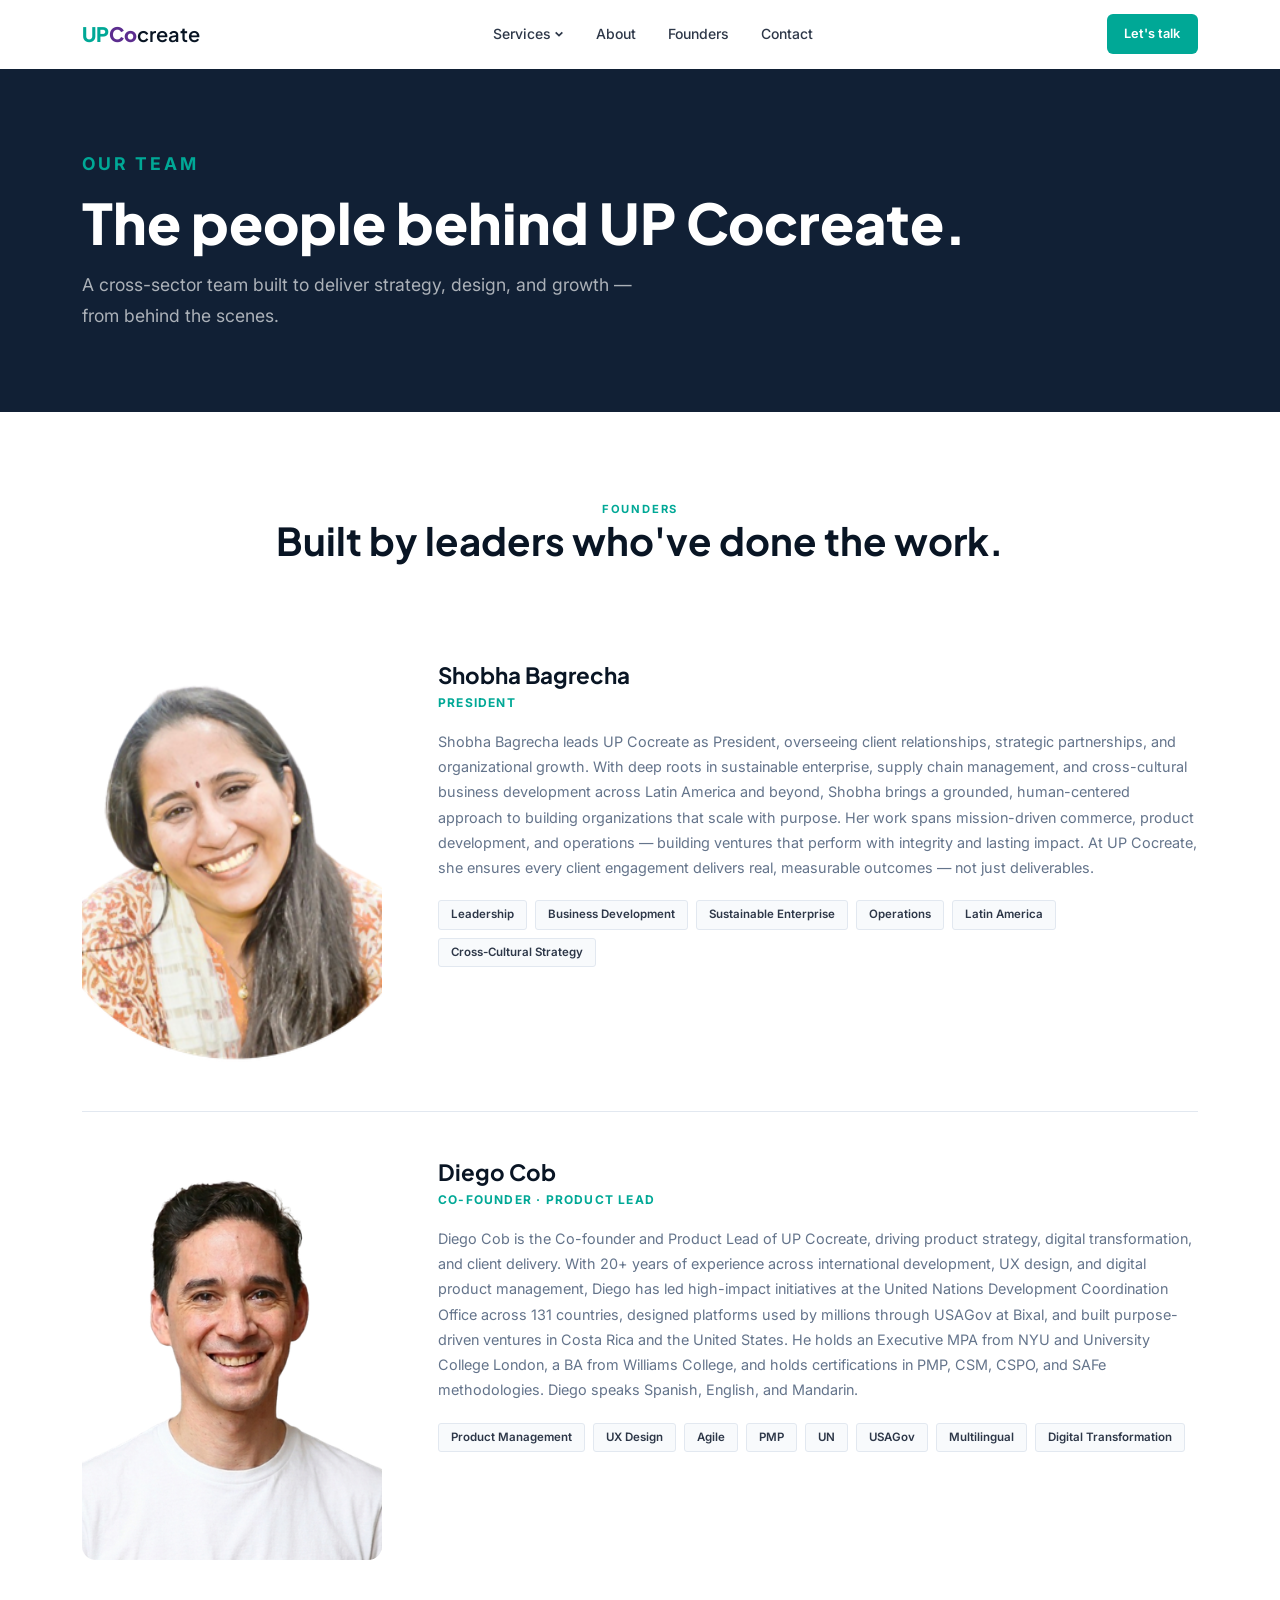
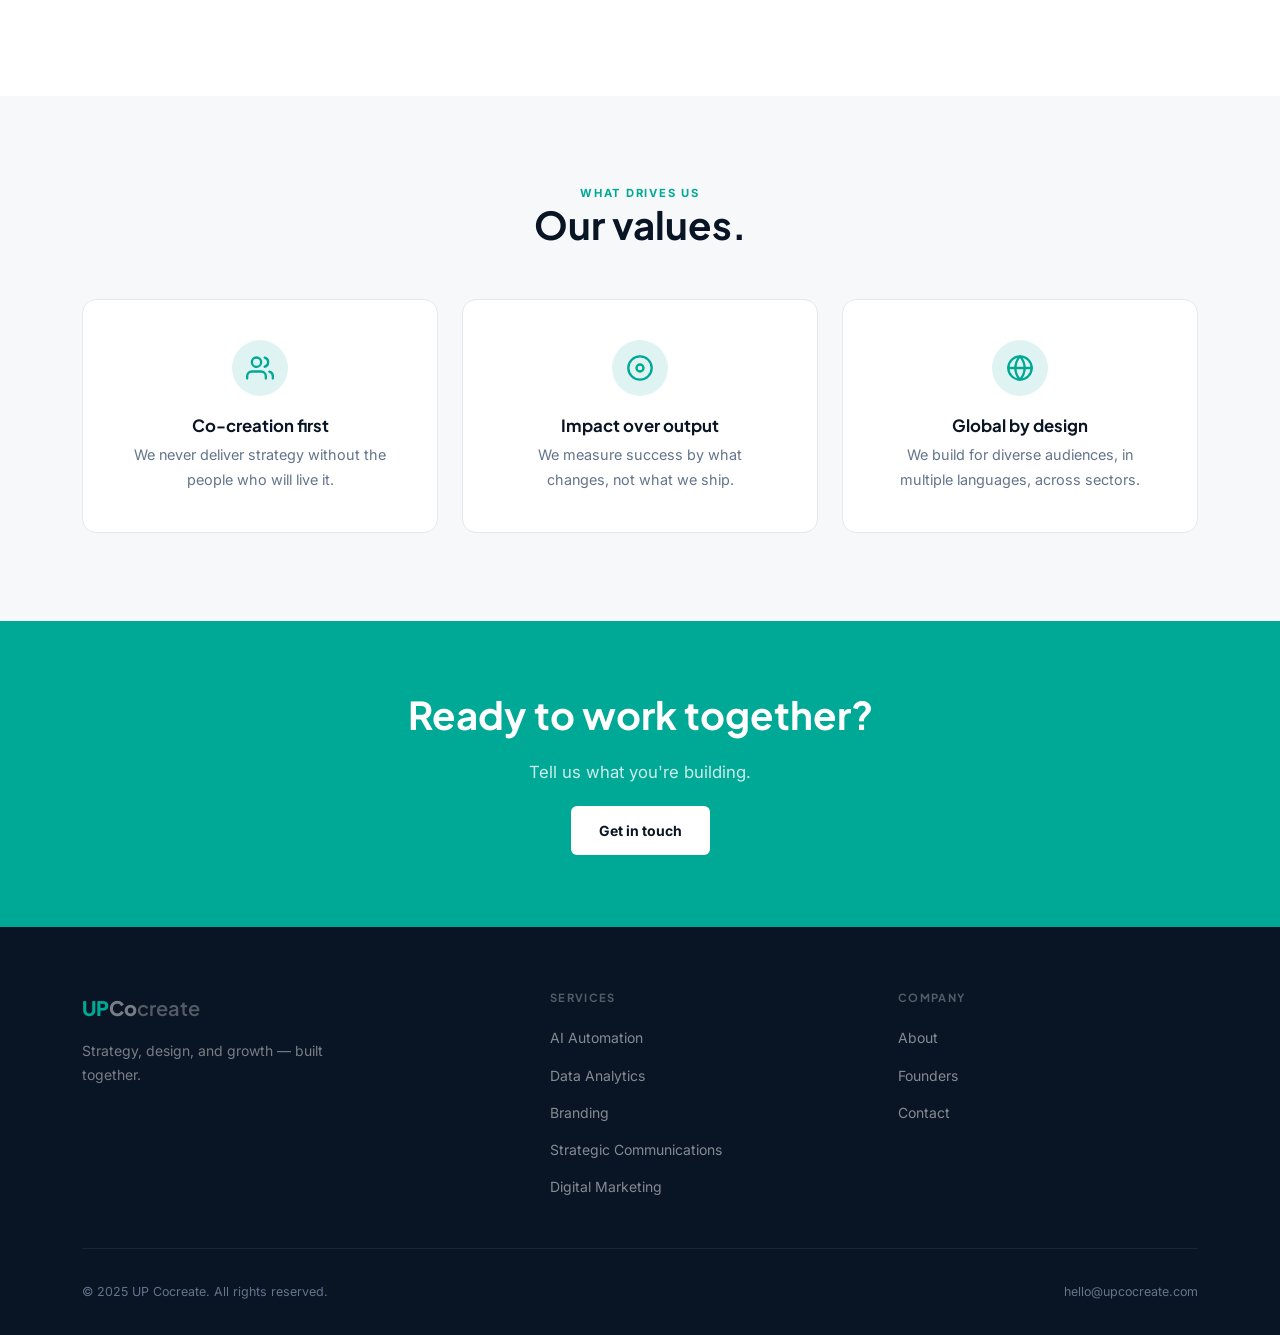
==== commit 8a5f0b21: "Update Diego's founder photo to casual version Co-Authored-By: Claude Sonnet 4.6 <noreply@anthropic." ====
--- a/about.html
+++ b/about.html
@@ -99,7 +99,7 @@
           </article>
 
           <article class="founder-card">
-            <div class="founder-photo"><img src="assets/images/diego_color.png" alt="Diego Cob, Co-founder and Product Lead at UP Cocreate" class="founder-photo-img"></div>
+            <div class="founder-photo"><img src="assets/images/diego_color_casual.png" alt="Diego Cob, Co-founder and Product Lead at UP Cocreate" class="founder-photo-img"></div>
             <div class="founder-body">
               <h3>Diego Cob</h3>
               <p class="founder-title">Co-founder &middot; Product Lead</p>
--- a/styles.css
+++ b/styles.css
@@ -626,20 +626,25 @@
    FOUNDERS / ABOUT PAGE
    ========================================================= */
 .founders-section { background: var(--white); }
-.founders-grid { display: grid; grid-template-columns: repeat(2, 1fr); gap: 2rem; }
-.founder-card { background: var(--white); border: 1.5px solid var(--border); border-radius: var(--radius-lg); overflow: hidden; }
+.founders-grid { display: flex; flex-direction: column; gap: 0; }
+.founder-card {
+  display: grid;
+  grid-template-columns: 300px 1fr;
+  gap: 3.5rem;
+  align-items: start;
+  padding: 3rem 0;
+  border-bottom: 1px solid var(--border);
+}
+.founder-card:last-child { border-bottom: none; }
 .founder-photo {
-  height: 260px;
-  display: flex;
-  align-items: center;
-  justify-content: center;
-  font-family: var(--font-head);
-  font-size: 2.5rem;
-  font-weight: 800;
-  border-bottom: 1px solid var(--border);
+  width: 300px;
+  aspect-ratio: 3 / 4;
+  border-radius: var(--radius-lg);
+  overflow: hidden;
+  flex-shrink: 0;
 }
 .founder-photo-img { width: 100%; height: 100%; object-fit: cover; object-position: center top; display: block; }
-.founder-body { padding: 2rem; }
+.founder-body { padding: 0; }
 .founder-body h3 { font-size: 1.4rem; margin-bottom: 0.25rem; }
 .founder-title {
   font-size: 0.75rem;
@@ -887,7 +892,8 @@
   .why-grid      { grid-template-columns: 1fr; }
 
   /* Founders */
-  .founders-grid { grid-template-columns: 1fr; }
+  .founder-card { grid-template-columns: 1fr; gap: 1.5rem; }
+  .founder-photo { width: 100%; aspect-ratio: 4 / 3; }
   .values-grid   { grid-template-columns: 1fr; }
 
   /* Footer */
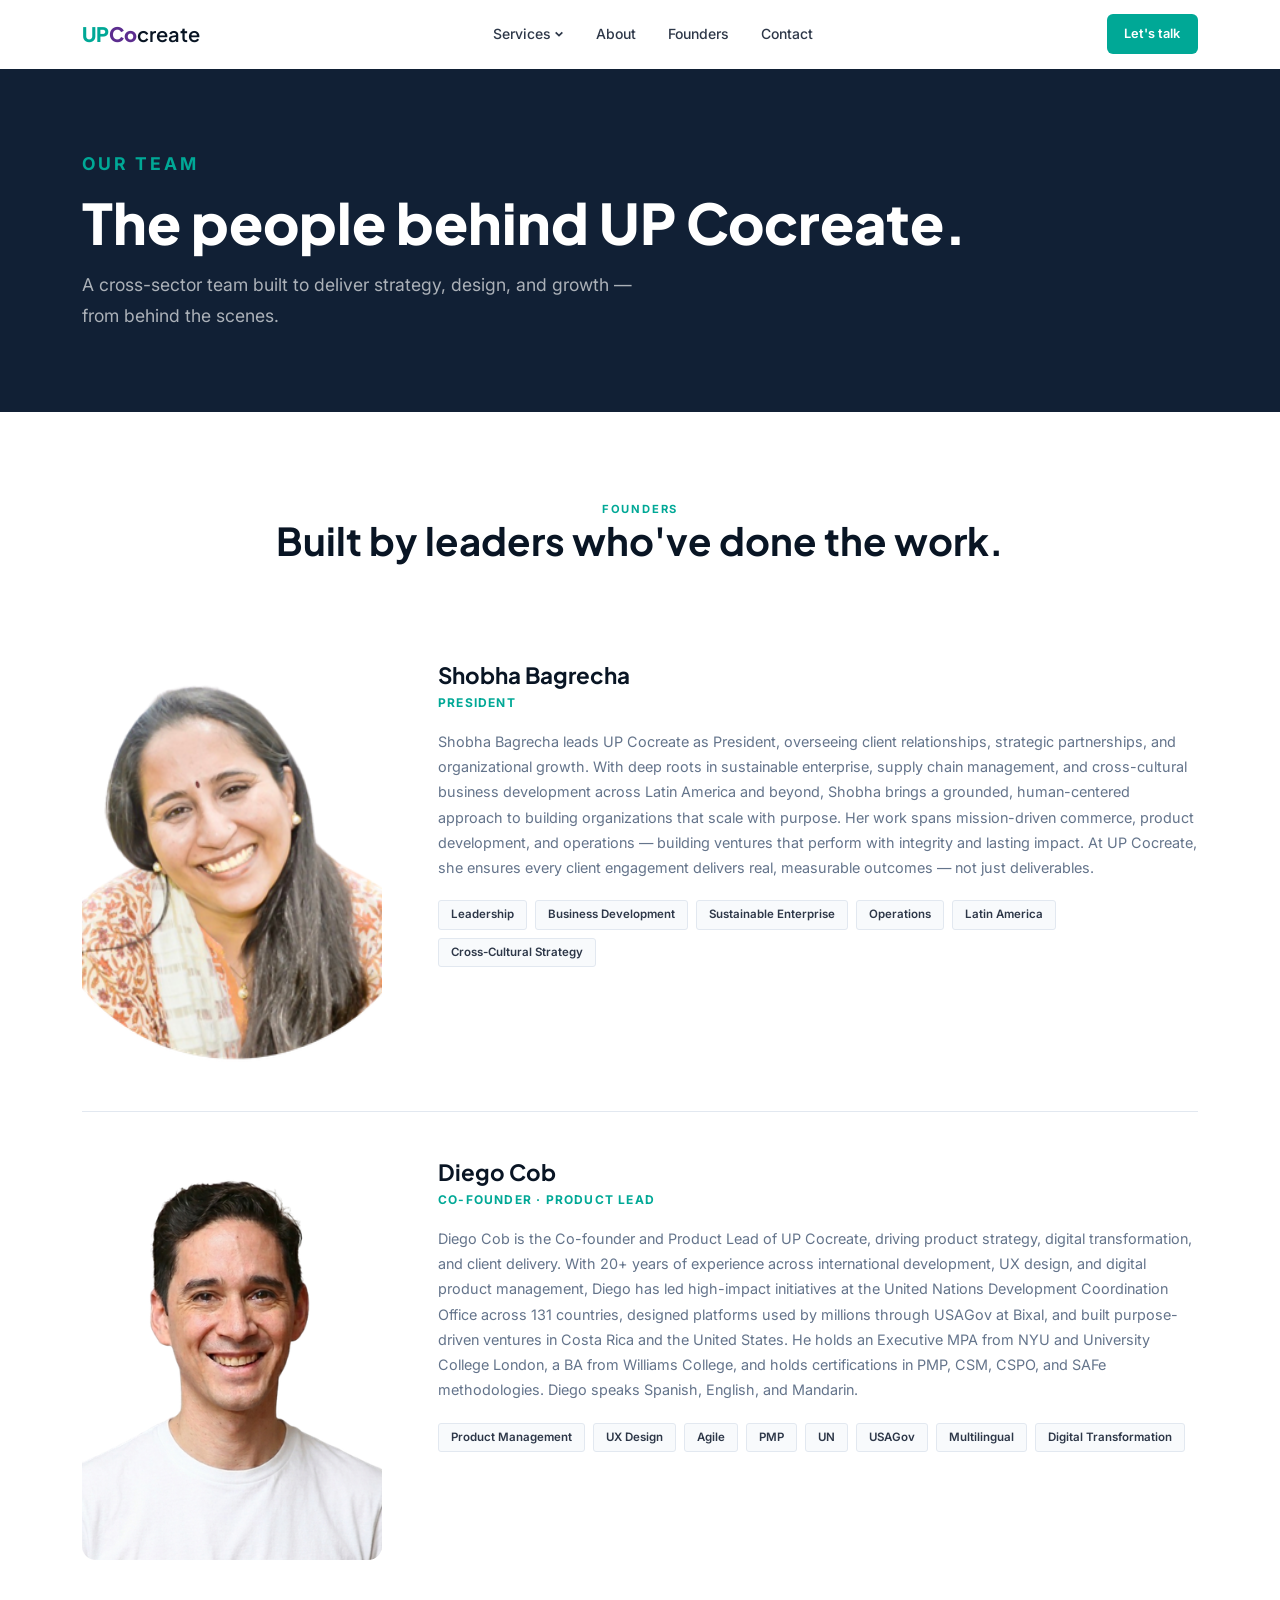
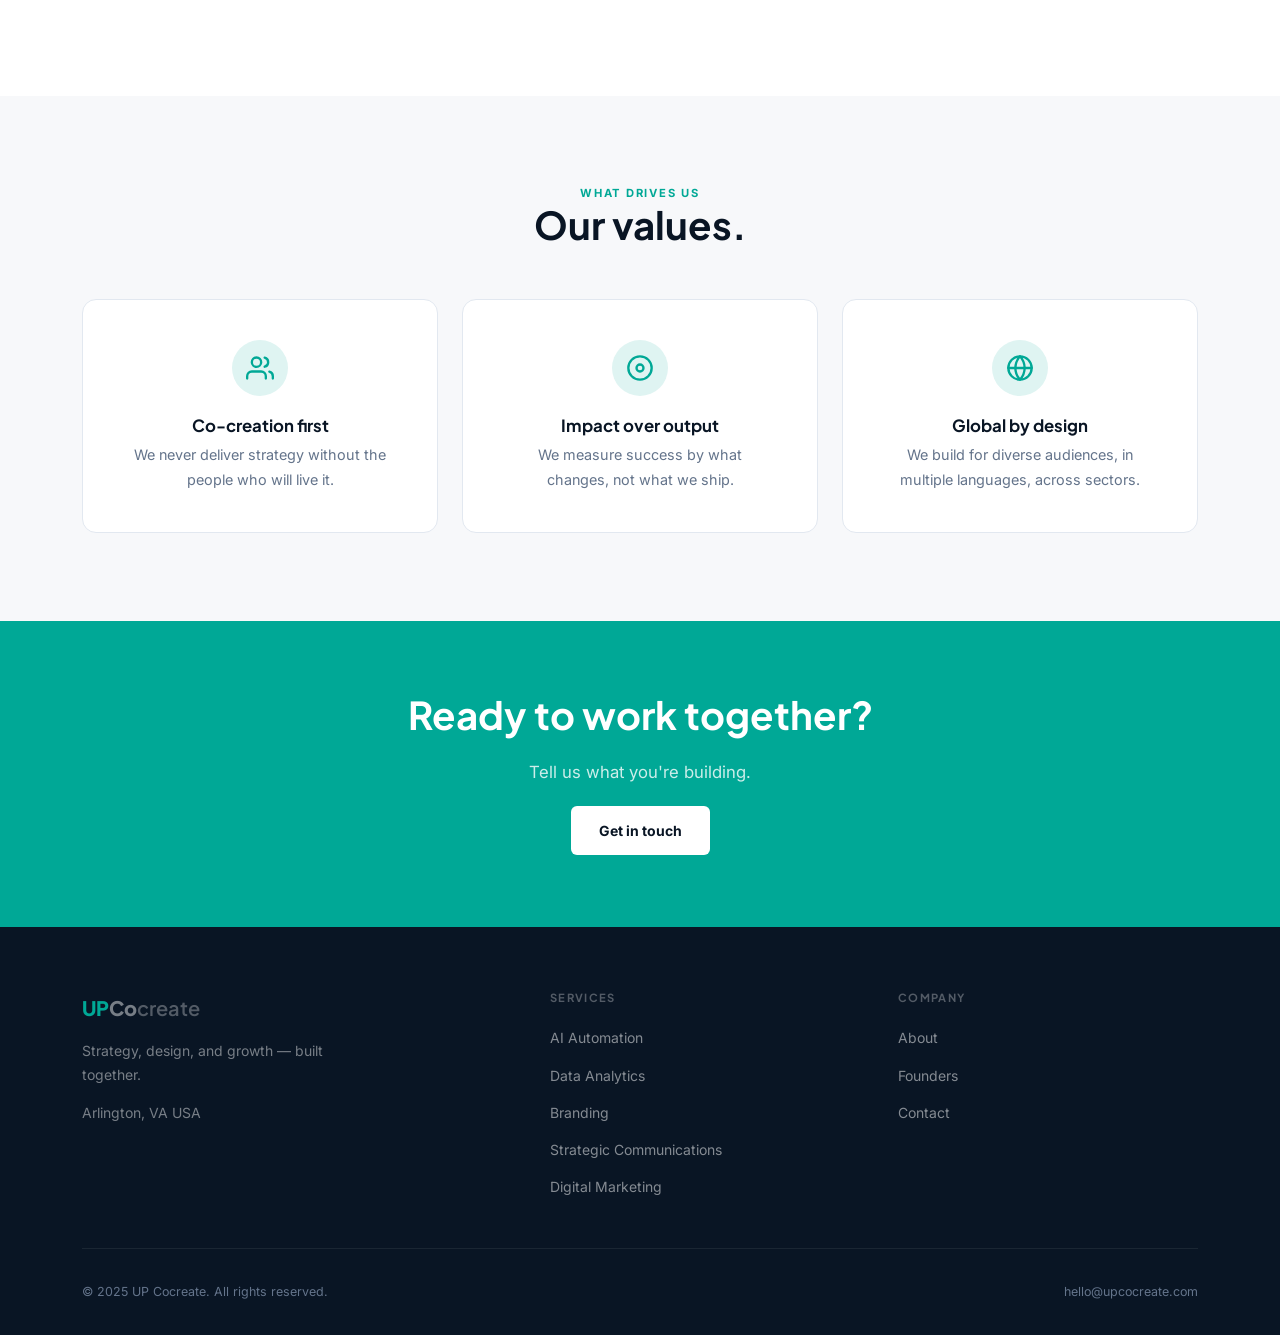
==== commit 7a502e65: "Add contact page, remove placeholder form, update all nav/footer links - New contact.html with page " ====
--- a/about.html
+++ b/about.html
@@ -38,11 +38,11 @@
           </li>
           <li><a href="about.html" class="nav-link">About</a></li>
           <li><a href="about.html#founders" class="nav-link">Founders</a></li>
-          <li><a href="index.html#contact" class="nav-link">Contact</a></li>
+          <li><a href="contact.html" class="nav-link">Contact</a></li>
         </ul>
       </nav>
       <div class="nav-right">
-        <a href="index.html#contact" class="btn btn-teal btn-sm">Let's talk</a>
+        <a href="contact.html" class="btn btn-teal btn-sm">Let's talk</a>
       </div>
       <button class="hamburger" id="hamburger" aria-label="Toggle menu" aria-expanded="false"><span></span><span></span><span></span></button>
     </div>
@@ -57,7 +57,7 @@
       <li><a href="services/digital-marketing.html">Digital Marketing</a></li>
       <li><a href="about.html">About</a></li>
       <li><a href="about.html#founders">Founders</a></li>
-      <li><a href="index.html#contact">Contact</a></li>
+      <li><a href="contact.html">Contact</a></li>
     </ul>
   </div>
 
@@ -163,7 +163,7 @@
       <div class="container">
         <h2>Ready to work together?</h2>
         <p>Tell us what you're building.</p>
-        <a href="index.html#contact" class="btn btn-white">Get in touch</a>
+        <a href="contact.html" class="btn btn-white">Get in touch</a>
       </div>
     </section>
 
@@ -176,6 +176,7 @@
         <div class="footer-brand">
           <a href="index.html" class="logo footer-logo"><span class="logo-up">UP</span><span class="logo-co"> Co</span><span class="logo-create">create</span></a>
           <p>Strategy, design, and growth — built together.</p>
+          <p class="footer-address">Arlington, VA USA</p>
         </div>
         <div class="footer-col">
           <h4>Services</h4>
@@ -192,7 +193,7 @@
           <ul>
             <li><a href="about.html">About</a></li>
             <li><a href="about.html#founders">Founders</a></li>
-            <li><a href="index.html#contact">Contact</a></li>
+            <li><a href="contact.html">Contact</a></li>
           </ul>
         </div>
       </div>
--- a/styles.css
+++ b/styles.css
@@ -696,7 +696,11 @@
 
 /* Dark hero */
 .hero {
-  background: var(--dark);
+  background-color: var(--dark);
+  background-image: url('assets/images/hero-viewer.jpg');
+  background-size: cover;
+  background-position: center;
+  background-repeat: no-repeat;
   padding: 5.5rem 0;
   position: relative;
   overflow: hidden;
@@ -724,7 +728,7 @@
 .hero-content h1 { color: var(--white); }
 .hero .btn-outline { color: var(--white); border-color: rgba(255,255,255,.7); }
 .hero .btn-outline:hover { border-color: var(--teal); color: var(--teal); }
-.hero-sub { color: rgba(255,255,255,.78); }
+.hero-sub { color: var(--white); }
 .hero-badge {
   background: rgba(0,168,150,.14);
   color: var(--teal);
@@ -738,16 +742,6 @@
 .hero-card-num { color: var(--teal); }
 .hero-card-label { color: rgba(255,255,255,.5); }
 .hero-card-divider { background: rgba(255,255,255,.08); }
-.hero-bg-image {
-  position: absolute;
-  left: 0;
-  top: 0;
-  width: 100%;
-  height: 100%;
-  object-fit: cover;
-  object-position: center;
-  z-index: 0;
-}
 
 /* Sherpa section */
 .sherpa-section {
